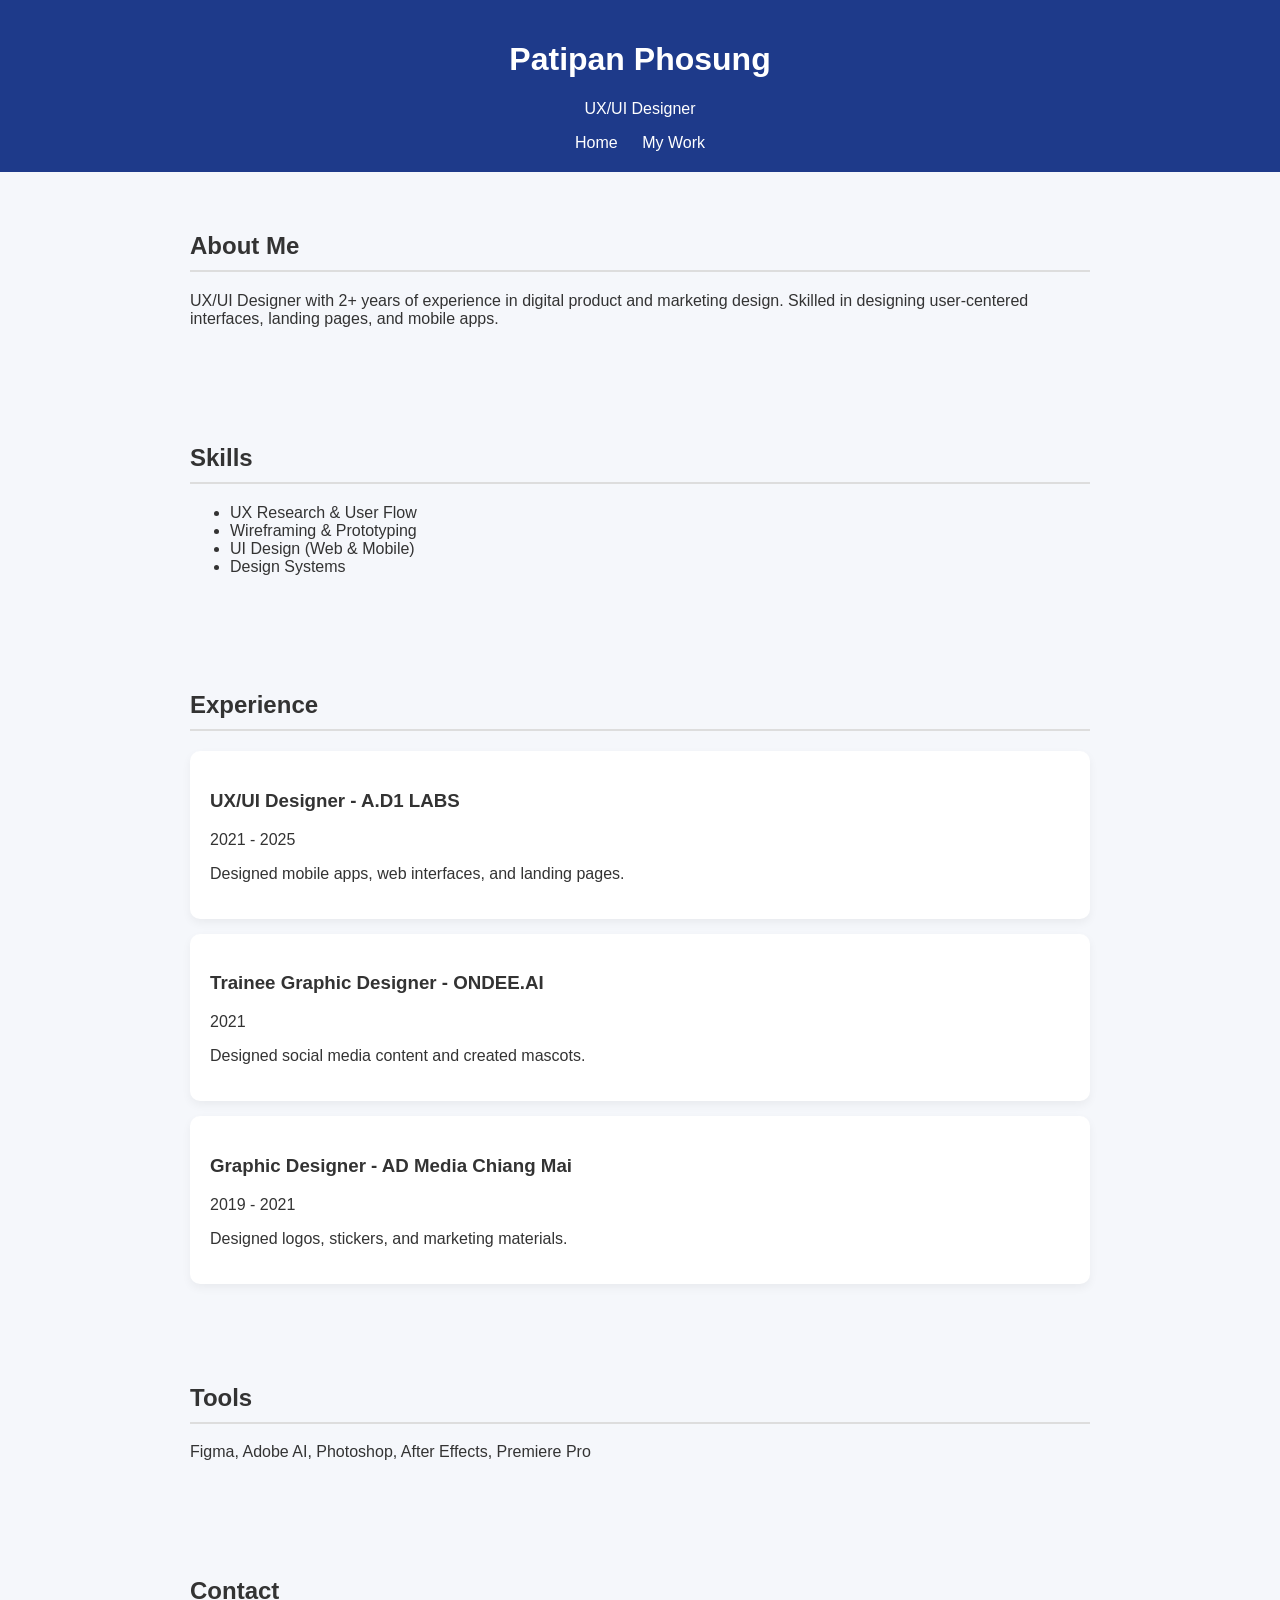
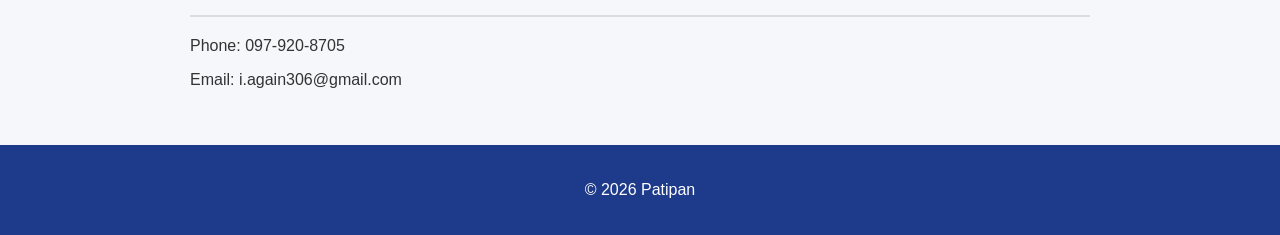
==== index.html @ 79271ef9 "Add files via upload" ====
<!DOCTYPE html>
<html lang="en">
<head>
  <meta charset="UTF-8">
  <title>Patipan CV</title>
  <link rel="stylesheet" href="style.css">
</head>
<body>

<header>
  <h1>Patipan Phosung</h1>
  <p>UX/UI Designer</p>
  <nav>
    <a href="index.html">Home</a>
    <a href="work.html">My Work</a>
  </nav>
</header>

<section class="about">
  <h2>About Me</h2>
  <p>
    UX/UI Designer with 2+ years of experience in digital product and marketing design.
    Skilled in designing user-centered interfaces, landing pages, and mobile apps.
  </p>
</section>

<section>
  <h2>Skills</h2>
  <ul>
    <li>UX Research & User Flow</li>
    <li>Wireframing & Prototyping</li>
    <li>UI Design (Web & Mobile)</li>
    <li>Design Systems</li>
  </ul>
</section>

<section>
  <h2>Experience</h2>
  <div class="card">
    <h3>UX/UI Designer - A.D1 LABS</h3>
    <span>2021 - 2025</span>
    <p>Designed mobile apps, web interfaces, and landing pages.</p>
  </div>

  <div class="card">
    <h3>Trainee Graphic Designer - ONDEE.AI</h3>
    <span>2021</span>
    <p>Designed social media content and created mascots.</p>
  </div>

  <div class="card">
    <h3>Graphic Designer - AD Media Chiang Mai</h3>
    <span>2019 - 2021</span>
    <p>Designed logos, stickers, and marketing materials.</p>
  </div>
</section>

<section>
  <h2>Tools</h2>
  <p>Figma, Adobe AI, Photoshop, After Effects, Premiere Pro</p>
</section>

<section>
  <h2>Contact</h2>
  <p>Phone: 097-920-8705</p>
  <p>Email: i.again306@gmail.com</p>
</section>

<footer>
  <p>© 2026 Patipan</p>
</footer>

</body>
</html>
---- style.css ----
body {
  font-family: Arial, sans-serif;
  margin: 0;
  background: #f5f7fb;
  color: #333;
}

header {
  background: #1e3a8a;
  color: white;
  padding: 20px;
  text-align: center;
}

nav a {
  margin: 0 10px;
  color: white;
  text-decoration: none;
}

section {
  padding: 40px;
  max-width: 900px;
  margin: auto;
}

h2 {
  border-bottom: 2px solid #ddd;
  padding-bottom: 10px;
}

.card {
  background: white;
  padding: 20px;
  margin-top: 15px;
  border-radius: 10px;
  box-shadow: 0 4px 10px rgba(0,0,0,0.05);
}

.portfolio {
  display: grid;
  grid-template-columns: repeat(auto-fit, minmax(250px, 1fr));
  gap: 20px;
}

.project {
  background: white;
  padding: 15px;
  border-radius: 10px;
  text-align: center;
}

.project img {
  width: 100%;
  border-radius: 10px;
}

footer {
  text-align: center;
  padding: 20px;
  background: #1e3a8a;
  color: white;
}
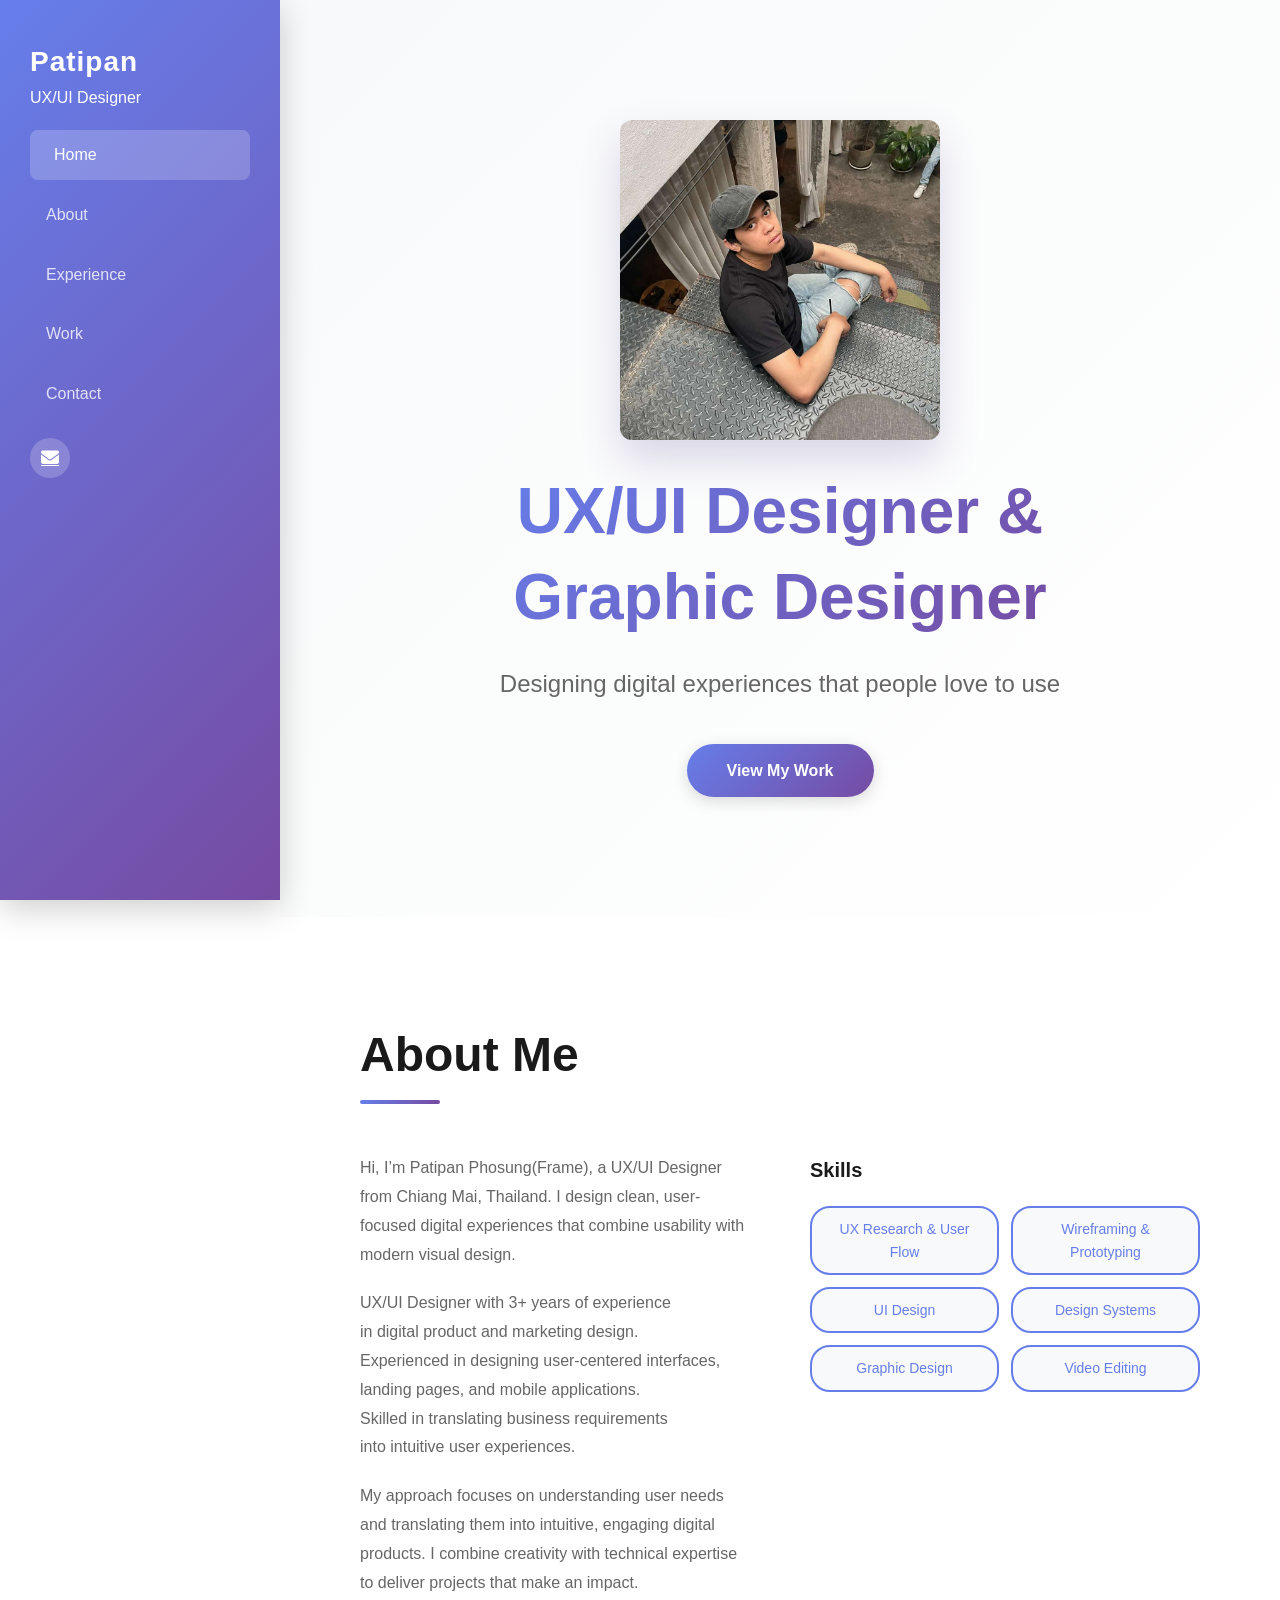
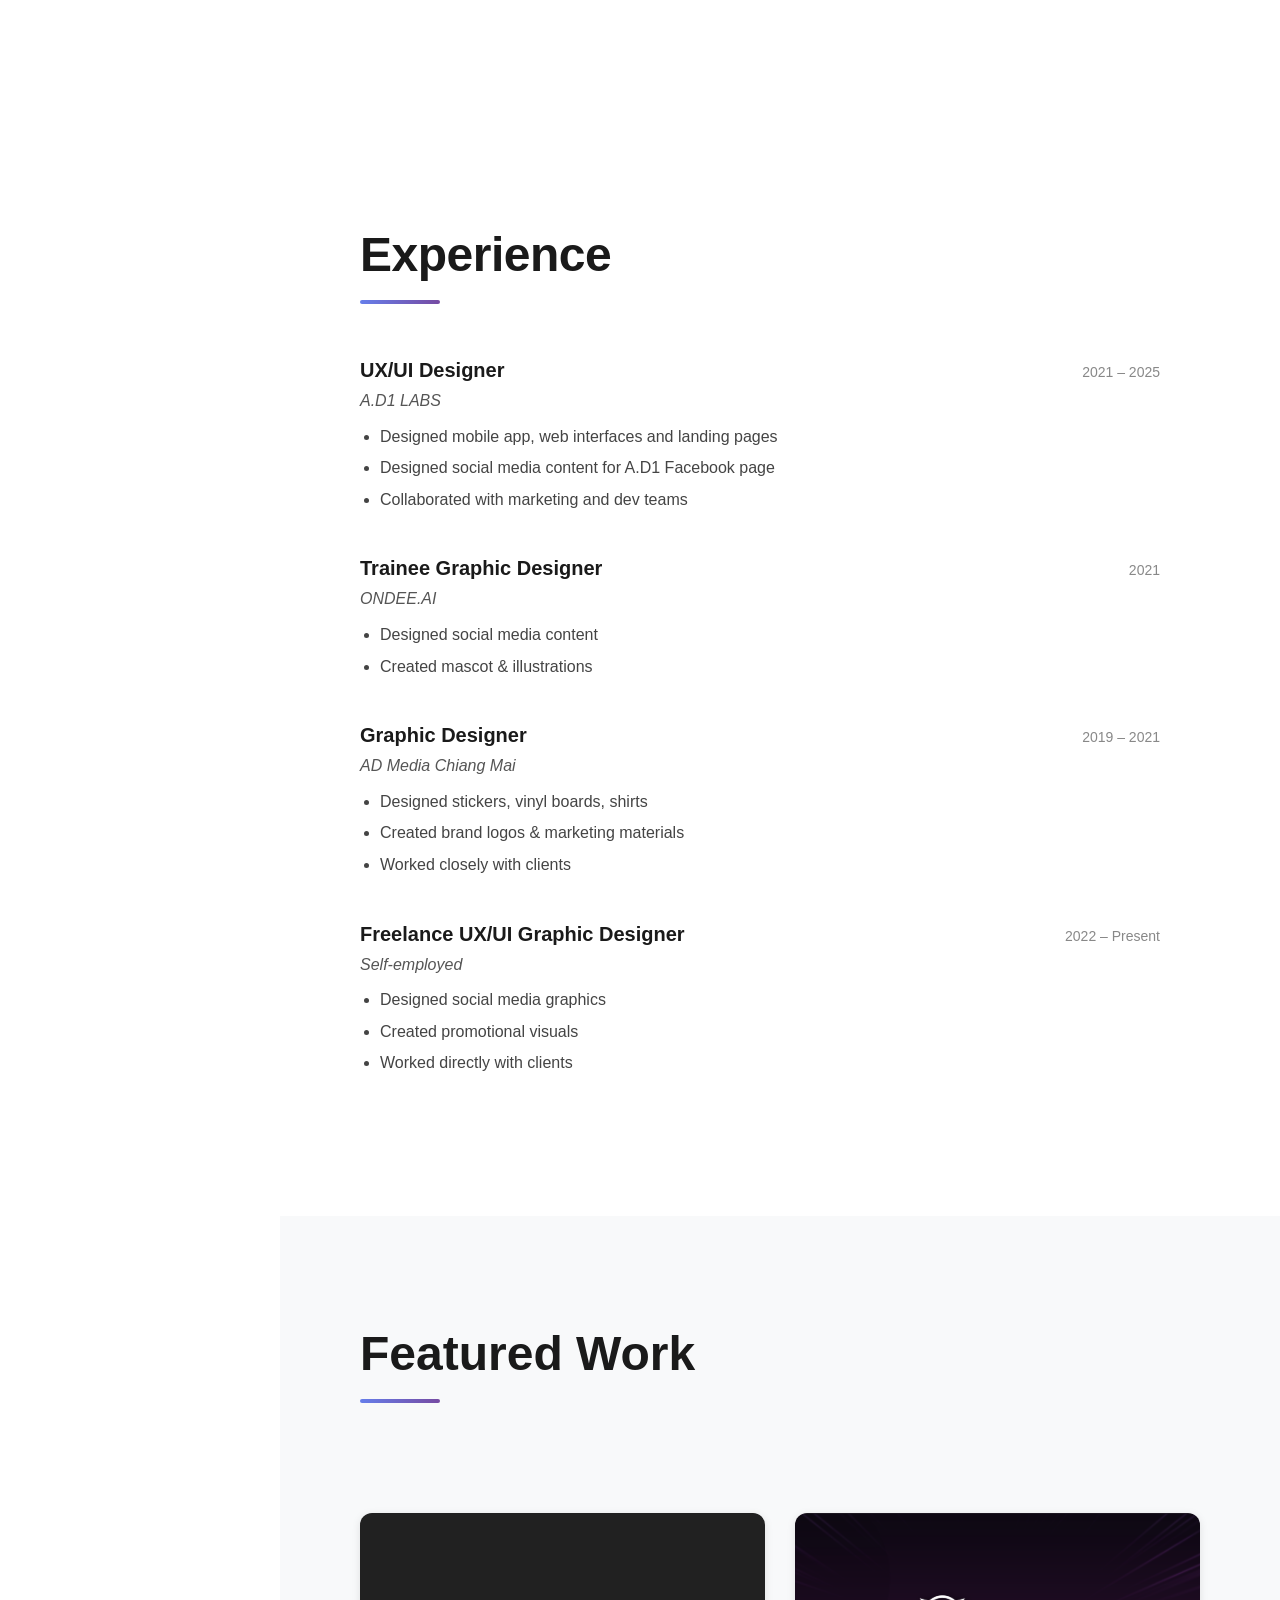
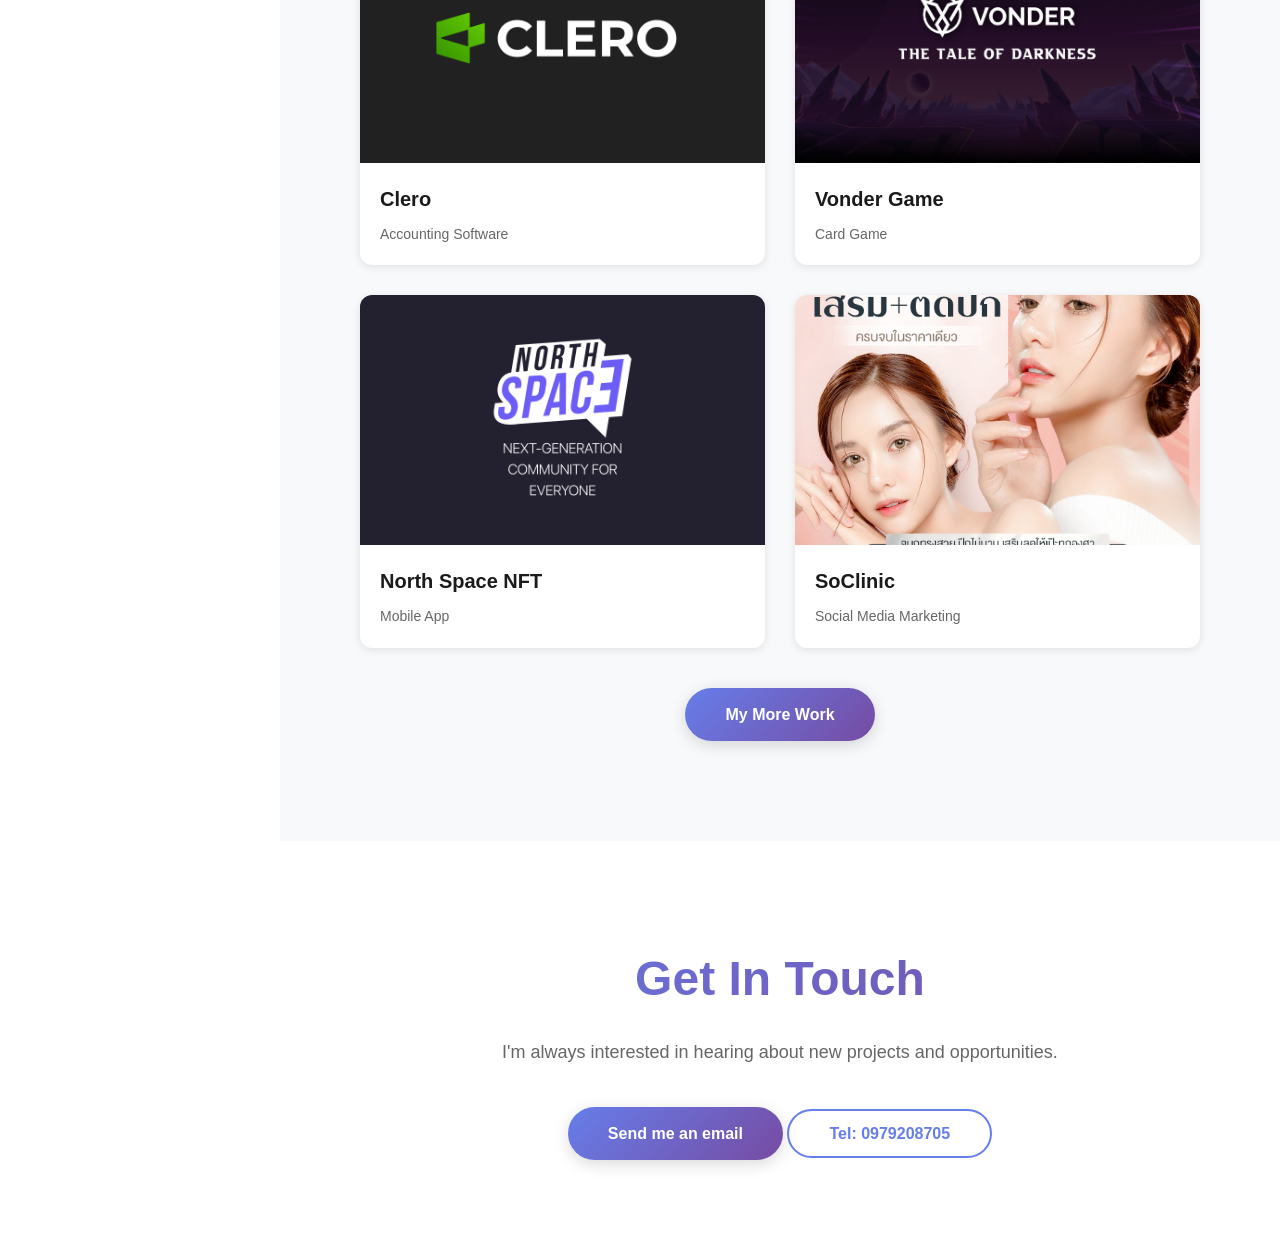
==== commit 9e4e745a: "Add files via upload" ====
--- a/index.html
+++ b/index.html
@@ -2,73 +2,242 @@
 <html lang="en">
 <head>
   <meta charset="UTF-8">
-  <title>Patipan CV</title>
+  <meta name="viewport" content="width=device-width, initial-scale=1.0">
+  <meta name="description" content="UX/UI Designer Portfolio by Patipan Phosung">
+  <title>Portfolio - Modern Creative</title>
   <link rel="stylesheet" href="style.css">
+  <link rel="stylesheet" href="https://cdnjs.cloudflare.com/ajax/libs/font-awesome/6.4.0/css/all.min.css">
+  <link rel="preconnect" href="https://fonts.googleapis.com">
 </head>
 <body>
-
-<header>
-  <h1>Patipan Phosung</h1>
-  <p>UX/UI Designer</p>
-  <nav>
-    <a href="index.html">Home</a>
-    <a href="work.html">My Work</a>
-  </nav>
-</header>
-
-<section class="about">
-  <h2>About Me</h2>
-  <p>
-    UX/UI Designer with 2+ years of experience in digital product and marketing design.
-    Skilled in designing user-centered interfaces, landing pages, and mobile apps.
-  </p>
-</section>
-
-<section>
-  <h2>Skills</h2>
-  <ul>
-    <li>UX Research & User Flow</li>
-    <li>Wireframing & Prototyping</li>
-    <li>UI Design (Web & Mobile)</li>
-    <li>Design Systems</li>
-  </ul>
-</section>
-
-<section>
-  <h2>Experience</h2>
-  <div class="card">
-    <h3>UX/UI Designer - A.D1 LABS</h3>
-    <span>2021 - 2025</span>
-    <p>Designed mobile apps, web interfaces, and landing pages.</p>
-  </div>
-
-  <div class="card">
-    <h3>Trainee Graphic Designer - ONDEE.AI</h3>
-    <span>2021</span>
-    <p>Designed social media content and created mascots.</p>
-  </div>
-
-  <div class="card">
-    <h3>Graphic Designer - AD Media Chiang Mai</h3>
-    <span>2019 - 2021</span>
-    <p>Designed logos, stickers, and marketing materials.</p>
+  <!-- Sidebar -->
+  <aside class="sidebar">
+    <div class="sidebar-content">
+      <div class="logo">
+        <h1>Patipan</h1>
+        <p>UX/UI Designer</p>
+      </div>
+      
+      <nav class="nav-menu">
+        <a href="#home" class="nav-link active">Home</a>
+        <a href="#about" class="nav-link">About</a>
+        <a href="#experience" class="nav-link">Experience</a>
+        <a href="#work" class="nav-link">Work</a>
+        <a href="#contact" class="nav-link">Contact</a>
+      </nav>
+      
+      <div class="social-links">
+        <a href="https://mail.google.com/mail/?view=cm&to=i.again306@gmail.com"
+          target="_blank"
+          rel="noopener noreferrer">
+        <i class="fas fa-envelope"></i>
+        </a>
+      </div>
+    </div>
+  </aside>
+
+  <!-- Main Content -->
+  <main class="main-content">
+    <!-- Hero Section -->
+    <section id="home" class="hero">
+      <div class="hero-content">
+        <img src="images/profile.jpg" alt="Profile Picture" class="profile-pic">
+        <h1 class="hero-title">UX/UI Designer &<br>Graphic Designer</h1>
+        <p class="hero-subtitle">Designing digital experiences that people love to use</p>
+        <a href="#work" class="cta-button">View My Work</a>
+      </div>
+    </section>
+
+    <!-- About Section -->
+    <section id="about" class="about">
+      <div class="container">
+        <h2>About Me</h2>
+        <div class="about-content">
+          <div class="about-text">
+            <p>
+              Hi, I’m Patipan Phosung(Frame), a UX/UI Designer from Chiang Mai, Thailand.
+              I design clean, user-focused digital experiences that combine usability with modern visual design.
+            </p>
+              <p>
+              UX/UI Designer with 3+ years of experience
+              <br>in digital product and marketing design.
+              <br>Experienced in designing user-centered interfaces,
+              <br>landing pages, and mobile applications.
+              <br>Skilled in translating business requirements
+              <br>into intuitive user experiences.
+            </p>
+            <p>
+              My approach focuses on understanding user needs and translating them into intuitive, engaging digital 
+              products. I combine creativity with technical expertise to deliver projects that make an impact.
+            </p>
+          </div>
+          <div class="skills">
+            <h3>Skills</h3>
+            <div class="skills-grid">
+              <span class="skill-tag">UX Research & User Flow</span>
+              <span class="skill-tag">Wireframing & Prototyping</span>
+              <span class="skill-tag">UI Design</span>
+              <span class="skill-tag">Design Systems</span>
+              <span class="skill-tag">Graphic Design</span>
+              <span class="skill-tag">Video Editing</span>
+            </div>
+          </div>
+        </div>
+      </div>
+    </section>
+
+    <!-- Experience Section -->
+    <section id="experience" class="experience">
+      <div class="container">
+        <h2>Experience</h2>
+            <div class="exp-list">
+
+      <div class="exp-item">
+        <div class="exp-header">
+          <div>
+            <h3>UX/UI Designer</h3>
+            <p class="company">A.D1 LABS</p>
+          </div>
+          <span class="year">2021 – 2025</span>
+        </div>
+        <ul>
+          <li>Designed mobile app, web interfaces and landing pages</li>
+          <li>Designed social media content for A.D1 Facebook page</li>
+          <li>Collaborated with marketing and dev teams</li>
+        </ul>
+      </div>
+
+      <div class="exp-item">
+        <div class="exp-header">
+          <div>
+            <h3>Trainee Graphic Designer</h3>
+            <p class="company">ONDEE.AI</p>
+          </div>
+          <span class="year">2021</span>
+        </div>
+        <ul>
+          <li>Designed social media content</li>
+          <li>Created mascot & illustrations</li>
+        </ul>
+      </div>
+
+      <div class="exp-item">
+        <div class="exp-header">
+          <div>
+            <h3>Graphic Designer</h3>
+            <p class="company">AD Media Chiang Mai</p>
+          </div>
+          <span class="year">2019 – 2021</span>
+        </div>
+        <ul>
+          <li>Designed stickers, vinyl boards, shirts</li>
+          <li>Created brand logos & marketing materials</li>
+          <li>Worked closely with clients</li>
+        </ul>
+      </div>
+
+      <div class="exp-item">
+        <div class="exp-header">
+          <div>
+            <h3>Freelance UX/UI Graphic Designer</h3>
+            <p class="company">Self-employed</p>
+          </div>
+          <span class="year">2022 – Present</span>
+        </div>
+        <ul>
+          <li>Designed social media graphics</li>
+          <li>Created promotional visuals</li>
+          <li>Worked directly with clients</li>
+        </ul>
+      </div>
+    </div>
   </div>
 </section>
 
-<section>
-  <h2>Tools</h2>
-  <p>Figma, Adobe AI, Photoshop, After Effects, Premiere Pro</p>
-</section>
-
-<section>
-  <h2>Contact</h2>
-  <p>Phone: 097-920-8705</p>
-  <p>Email: i.again306@gmail.com</p>
-</section>
-
-<footer>
-  <p>© 2026 Patipan</p>
-</footer>
-
+    <!-- Work Section -->
+    <section id="work" class="work">
+      <div class="container">
+        <h2>Featured Work</h2>
+        <div class="work-grid">
+          <!-- Work Item 1 -->
+          <div class="work-item">
+            <div class="work-image">
+              <img src="images/Clero/Cover.png" alt="Clero Project">
+              <div class="work-overlay">
+                <a href="Clero.html" class="view-link">View Project</a>
+              </div>
+            </div>
+            <div class="work-info">
+              <h3>Clero</h3>
+              <p>Accounting Software</p>
+            </div>
+          </div>
+
+          <!-- Work Item 2 -->
+          <div class="work-item">
+            <div class="work-image">
+              <img src="images/Vonder-Game/Cover.png" alt="Vonder Game Project">
+              <div class="work-overlay">
+                <a href="Vonder.html" class="view-link">View Project</a>
+              </div>
+            </div>
+            <div class="work-info">
+              <h3>Vonder Game</h3>
+              <p>Card Game</p>
+            </div>
+          </div>
+
+          <!-- Work Item 3 -->
+          <div class="work-item">
+            <div class="work-image">
+              <img src="images/NorthSpaceNFT/Cover.png" alt="North Space NFT Project">
+              <div class="work-overlay">
+                <a href="NorthSpaceNFT.html" class="view-link">View Project</a>
+              </div>
+            </div>
+            <div class="work-info">
+              <h3>North Space NFT</h3>
+              <p>Mobile App</p>
+            </div>
+          </div>
+
+          <!-- Work Item 4 -->
+          <div class="work-item">
+            <div class="work-image">
+              <img src="images/SoClinic/LINE_NOTE_251011_18.jpg" alt="SoClinic Project">
+              <div class="work-overlay">
+                <a href="SoClinic.html" class="view-link">View Project</a>
+              </div>
+            </div>
+            <div class="work-info">
+              <h3>SoClinic</h3>
+              <p>Social Media Marketing</p>
+            </div>
+          </div>
+        </div>
+        <div class="more-work">
+          <a href="https://drive.google.com/drive/folders/1PaDZRQ1ZjscC3CEWuXMeNJkdD3eWn20S?usp=drive_link"
+              target="_blank" rel="noopener noreferrer"
+              class="cta-button">
+              My More Work
+          </a>
+        </div>
+      </div>
+    </section>
+
+    <!-- Contact Section -->
+    <section id="contact" class="contact">
+      <div class="container">
+        <h2>Get In Touch</h2>
+        <p class="contact-subtitle">I'm always interested in hearing about new projects and opportunities.</p>
+        <a href="https://mail.google.com/mail/?view=cm&to=i.again306@gmail.com"
+          target="_blank"
+          rel="noopener noreferrer"
+          class="cta-button">Send me an email</a>
+        <a class="sec-button outline">Tel: 0979208705</a>
+      </div>
+    </section>
+
+  <script src="script.js"></script>
 </body>
 </html>
--- a/style.css
+++ b/style.css
@@ -1,63 +1,884 @@
+/* ==================== Variables ==================== */
+:root {
+  --primary-color: #667eea;
+  --secondary-color: #764ba2;
+  --text-dark: #1a1a1a;
+  --text-light: #666;
+  --bg-light: #f8f9fa;
+  --bg-white: #ffffff;
+  --border-color: #e0e0e0;
+  --transition: all 0.3s ease;
+  --shadow-sm: 0 2px 8px rgba(0, 0, 0, 0.1);
+  --shadow-md: 0 4px 16px rgba(0, 0, 0, 0.15);
+  --shadow-lg: 0 8px 32px rgba(0, 0, 0, 0.2);
+}
+
+/* ==================== Reset & Base Styles ==================== */
+* {
+  margin: 0;
+  padding: 0;
+  box-sizing: border-box;
+}
+
+html {
+  scroll-behavior: smooth;
+}
+
 body {
-  font-family: Arial, sans-serif;
-  margin: 0;
-  background: #f5f7fb;
-  color: #333;
-}
-
-header {
-  background: #1e3a8a;
+  font-family: 'Segoe UI', Tahoma, Geneva, Verdana, sans-serif;
+  color: var(--text-dark);
+  background: var(--bg-white);
+  line-height: 1.6;
+  overflow-x: hidden;
+}
+
+/* ==================== Sidebar ==================== */
+.sidebar {
+  position: fixed;
+  left: 0;
+  top: 0;
+  width: 280px;
+  height: 100vh;
+  background: linear-gradient(135deg, var(--primary-color) 0%, var(--secondary-color) 100%);
   color: white;
-  padding: 20px;
+  padding: 40px 30px;
+  display: flex;
+  flex-direction: column;
+  justify-content: space-between;
+  box-shadow: var(--shadow-lg);
+  z-index: 1000;
+  overflow-y: auto;
+}
+
+.sidebar-content {
+  display: flex;
+  flex-direction: column;
+  gap: 20px;
+}
+
+.logo h1 {
+  font-size: 28px;
+  font-weight: 700;
+  letter-spacing: 1px;
+}
+
+.nav-menu {
+  display: flex;
+  flex-direction: column;
+  gap: 10px;
+}
+
+.nav-link {
+  color: rgba(255, 255, 255, 0.8);
+  text-decoration: none;
+  font-size: 16px;
+  font-weight: 500;
+  padding: 12px 16px;
+  border-radius: 8px;
+  transition: var(--transition);
+  position: relative;
+}
+
+.nav-link:hover,
+.nav-link.active {
+  color: white;
+  background: rgba(255, 255, 255, 0.2);
+  padding-left: 24px;
+}
+
+.social-links {
+  display: flex;
+  gap: 16px;
+}
+
+.social-links a {
+  width: 40px;
+  height: 40px;
+  border-radius: 50%;
+  background: rgba(255, 255, 255, 0.2);
+  color: white;
+  display: flex;
+  align-items: center;
+  justify-content: center;
+  font-size: 18px;
+  transition: var(--transition);
+  border: 2px solid transparent;
+}
+
+.social-links a:hover {
+  background: white;
+  color: var(--secondary-color);
+  transform: translateY(-3px);
+}
+
+/* ==================== Main Content ==================== */
+.main-content {
+  margin-left: 280px;
+  min-height: 100vh;
+}
+
+.container {
+  max-width: 1000px;
+  margin: 0 auto;
+  padding: 0 40px;
+}
+
+/* ==================== Hero Section ==================== */
+.hero {
+  padding: 120px 40px;
+  background: linear-gradient(135deg, var(--bg-light) 0%, white 100%);
+  min-height: 100vh;
+  display: flex;
+  align-items: center;
+  justify-content: center;
   text-align: center;
 }
 
-nav a {
-  margin: 0 10px;
+.hero-content {
+  text-align: center;
+}
+
+.hero-title {
+  font-size: 64px;
+  font-weight: 700;
+  margin-bottom: 20px;
+  padding-bottom: 5px;
+  line-height: 1.35;
+  background: linear-gradient(135deg, var(--primary-color), var(--secondary-color));
+  -webkit-background-clip: text;
+  -webkit-text-fill-color: transparent;
+  -webkit-font-smoothing: antialiased;
+  text-rendering: optimizeLegibility;
+  background-clip: text;
+}
+
+.hero-subtitle {
+  font-size: 24px;
+  color: var(--text-light);
+  margin-bottom: 40px;
+  font-weight: 300;
+}
+
+.profile-pic {
+  width: 100%;
+  max-width: 320px;
+  border-radius: 12px;
+  box-shadow: 0 20px 40px rgba(80, 63, 143, 0.2);
+  object-fit: cover;
+  margin-bottom: 20px;
+}
+
+/* ==================== Buttons ==================== */
+.cta-button {
+  display: inline-block;
+  padding: 14px 40px;
+  background: linear-gradient(135deg, var(--primary-color), var(--secondary-color));
   color: white;
   text-decoration: none;
-}
-
-section {
-  padding: 40px;
-  max-width: 900px;
-  margin: auto;
-}
-
-h2 {
-  border-bottom: 2px solid #ddd;
-  padding-bottom: 10px;
-}
-
-.card {
+  border-radius: 50px;
+  font-weight: 600;
+  transition: var(--transition);
+  box-shadow: var(--shadow-md);
+  border: none;
+  cursor: pointer;
+  font-size: 16px;
+}
+
+.cta-button:hover {
+  transform: translateY(-2px);
+  box-shadow: var(--shadow-lg);
+}
+
+/* ==================== Secondary Buttons ==================== */
+
+.sec-button.outline {
+  background: transparent;
+  padding: 14px 40px;
+  color: var(--primary-color);
+  border: 2px solid var(--primary-color);
+  border-radius: 50px;
+  font-weight: 600;
+  box-shadow: none;
+}
+
+/* hover */
+.sec-button.outline:hover {
+  background: var(--primary-color);
+  color: #fff;
+  transform: translateY(-2px);
+  box-shadow: var(--shadow-md);
+}
+/* ==================== About Section ==================== */
+.about {
+  padding: 100px 40px;
   background: white;
+}
+
+.about h2 {
+  font-size: 48px;
+  margin-bottom: 60px;
+  position: relative;
+  display: inline-block;
+}
+
+.about h2::after {
+  content: '';
+  position: absolute;
+  bottom: -10px;
+  left: 0;
+  width: 80px;
+  height: 4px;
+  background: linear-gradient(90deg, var(--primary-color), var(--secondary-color));
+  border-radius: 2px;
+}
+
+.about-content {
+  display: grid;
+  grid-template-columns: 1fr 1fr;
+  gap: 60px;
+  align-items: start;
+}
+
+.about-text p {
+  font-size: 16px;
+  color: var(--text-light);
+  margin-bottom: 20px;
+  line-height: 1.8;
+}
+
+.skills h3 {
+  font-size: 20px;
+  margin-bottom: 20px;
+  color: var(--text-dark);
+}
+
+.skills-grid {
+  display: grid;
+  grid-template-columns: 1fr 1fr;
+  gap: 12px;
+  text-align: center;
+}
+
+.skill-tag {
+  background: var(--bg-light);
+  padding: 10px 16px;
+  border-radius: 20px;
+  font-size: 14px;
+  font-weight: 500;
+  color: var(--primary-color);
+  border: 2px solid var(--primary-color);
+  transition: var(--transition);
+  display: flex;
+  align-items: center;
+  justify-content: center;
+}
+
+.skill-tag:hover {
+  background: var(--primary-color);
+  color: white;
+}
+
+/* ===== Experience Section ===== */
+
+.experience {
+  padding: 100px 40px;
+  background: #fff;
+}
+
+/* Title (เหมือน About Me) */
+.experience h2 {
+  font-size: 48px;
+  margin-bottom: 60px;
+  position: relative;
+  display: inline-block;
+  letter-spacing: -0.5px;
+}
+
+.experience h2::after {
+  content: '';
+  position: absolute;
+  bottom: -10px;
+  left: 0;
+  width: 80px;
+  height: 4px;
+  border-radius: 2px;
+  background: linear-gradient(
+    90deg,
+    var(--primary-color),
+    var(--secondary-color)
+  );
+}
+
+/* Layout */
+.exp-list {
+  max-width: 800px;
+}
+
+/* Item */
+.exp-item {
+  margin-bottom: 40px;
+}
+
+/* 🔥 FIX: ใช้ GRID แทน flex */
+.exp-header {
+  display: grid;
+  grid-template-columns: 1fr auto;
+  align-items: baseline;
+  gap: 10px;
+  margin-bottom: 10px;
+}
+
+.exp-header h3 {
+  font-size: 20px;
+  margin: 0;
+}
+
+/* Company */
+.company {
+  font-style: italic;
+  color: #555;
+  margin-top: 2px;
+}
+
+/* Year */
+.year {
+  font-size: 14px;
+  color: #888;
+  white-space: nowrap;
+}
+
+/* List */
+.exp-item ul {
+  padding-left: 20px;
+  margin: 0;
+}
+
+.exp-item li {
+  margin-bottom: 6px;
+  color: #444;
+  line-height: 1.6;
+}
+
+/* ===== Responsive ===== */
+@media (max-width: 600px) {
+  .experience {
+    padding: 80px 20px;
+  }
+
+  .experience h2 {
+    font-size: 36px;
+  }
+
+  .exp-header {
+    grid-template-columns: 1fr;
+  }
+
+  .year {
+    margin-top: 4px;
+  }
+}
+/* ==================== Work Section ==================== */
+.work {
+  padding: 100px 40px;
+  background: var(--bg-light);
+}
+
+.work h2 {
+  font-size: 48px;
+  margin-bottom: 60px;
+  position: relative;
+  display: inline-block;
+}
+
+.work h2::after {
+  content: '';
+  position: absolute;
+  bottom: -10px;
+  left: 0;
+  width: 80px;
+  height: 4px;
+  background: linear-gradient(90deg, var(--primary-color), var(--secondary-color));
+  border-radius: 2px;
+}
+
+.work-grid {
+  display: grid;
+  grid-template-columns: repeat(auto-fit, minmax(300px, 1fr));
+  gap: 30px;
+  margin-top: 60px;
+}
+
+.work-item {
+  background: white;
+  border-radius: 12px;
+  overflow: hidden;
+  box-shadow: var(--shadow-sm);
+  transition: var(--transition);
+  cursor: pointer;
+}
+
+.work-item:hover {
+  transform: translateY(-8px);
+  box-shadow: var(--shadow-lg);
+}
+
+.work-image {
+  width: 100%;
+  height: 250px;
+  position: relative;
+  overflow: hidden;
+  display: flex;
+  align-items: center;
+  justify-content: center;
+}
+
+.work-image img {
+  width: 100%;
+  height: 100%;
+  object-fit: cover;
+  display: block;
+}
+
+.work-overlay {
+  position: absolute;
+  top: 0;
+  left: 0;
+  right: 0;
+  bottom: 0;
+  background: rgba(0, 0, 0, 0.5);
+  display: flex;
+  align-items: center;
+  justify-content: center;
+  opacity: 0;
+  transition: var(--transition);
+}
+
+.work-item:hover .work-overlay {
+  opacity: 1;
+}
+
+.view-link {
+  color: white;
+  text-decoration: none;
+  padding: 12px 30px;
+  border: 2px solid white;
+  border-radius: 25px;
+  font-weight: 600;
+  transition: var(--transition);
+}
+
+.view-link:hover {
+  background: white;
+  color: var(--secondary-color);
+}
+
+.work-info {
   padding: 20px;
-  margin-top: 15px;
-  border-radius: 10px;
-  box-shadow: 0 4px 10px rgba(0,0,0,0.05);
-}
-
-.portfolio {
+}
+
+.work-info h3 {
+  font-size: 20px;
+  margin-bottom: 8px;
+  color: var(--text-dark);
+}
+
+.work-info p {
+  color: var(--text-light);
+  font-size: 14px;
+}
+
+.work .more-work {
+  text-align: center;
+  margin-top: 40px;
+}
+
+/* ==================== Contact Section ==================== */
+.contact {
+  padding: 100px 40px;
+  background: white;
+  text-align: center;
+}
+
+.contact h2 {
+  font-size: 48px;
+  margin-bottom: 20px;
+  background: linear-gradient(135deg, var(--primary-color), var(--secondary-color));
+  -webkit-background-clip: text;
+  -webkit-text-fill-color: transparent;
+  background-clip: text;
+}
+
+.contact-subtitle {
+  font-size: 18px;
+  color: var(--text-light);
+  margin-bottom: 40px;
+  max-width: 600px;
+  margin-left: auto;
+  margin-right: auto;
+}
+
+/* ==================== Footer ==================== */
+.footer {
+  background: var(--text-dark);
+  color: white;
+  text-align: center;
+  padding: 30px 40px;
+  margin-left: 280px;
+  font-size: 14px;
+}
+
+/* ==================== Project Details Page ==================== */
+.project-hero {
+  padding: 80px 40px;
+  color: white;
+  text-align: center;
+}
+
+.project-hero-content h1 {
+  font-size: 52px;
+  font-weight: 700;
+  margin-bottom: 10px;
+}
+
+.project-hero-content p {
+  font-size: 20px;
+  opacity: 0.9;
+}
+
+.project-details {
+  padding: 80px 40px;
+  background: white;
+}
+
+.project-grid {
   display: grid;
-  grid-template-columns: repeat(auto-fit, minmax(250px, 1fr));
+  grid-template-columns: 2fr 1fr;
+  gap: 60px;
+}
+
+.project-main h2 {
+  font-size: 32px;
+  margin-bottom: 20px;
+  color: var(--text-dark);
+}
+
+.project-main p {
+  font-size: 16px;
+  color: var(--text-light);
+  line-height: 1.8;
+  margin-bottom: 30px;
+}
+
+.project-main h3 {
+  font-size: 20px;
+  margin-top: 30px;
+  margin-bottom: 15px;
+  color: var(--text-dark);
+}
+
+.features-list {
+  list-style: none;
+  margin-bottom: 30px;
+}
+
+.features-list li {
+  padding: 10px 0;
+  padding-left: 30px;
+  position: relative;
+  color: var(--text-light);
+}
+
+.features-list li::before {
+  content: '✓';
+  position: absolute;
+  left: 0;
+  color: var(--primary-color);
+  font-weight: bold;
+  font-size: 18px;
+}
+
+.tech-stack {
+  display: flex;
+  flex-wrap: wrap;
+  gap: 10px;
+  margin-bottom: 30px;
+}
+
+.tech-badge {
+  background: var(--bg-light);
+  padding: 8px 16px;
+  border-radius: 20px;
+  font-size: 14px;
+  color: var(--primary-color);
+  border: 1px solid var(--primary-color);
+}
+
+.gallery {
+  display: grid;
+  grid-template-columns: repeat(auto-fit, minmax(200px, 1fr));
   gap: 20px;
-}
-
-.project {
+  margin-top: 30px;
+}
+
+.gallery-item {
+  height: 200px;
+  border-radius: 8px;
+  box-shadow: var(--shadow-sm);
+  overflow: hidden;
+}
+
+.gallery-item img {
+  width: 100%;
+  height: 100%;
+  object-fit: cover;
+  display: block;
+}
+
+.modal {
+  display: none;
+  position: fixed;
+  top: 0;
+  left: 0;
+  width: 100%;
+  height: 100%;
+  background: rgba(148, 148, 148, 0.9);
+  justify-content: center;
+  align-items: center;
+  z-index: 999;
+}
+
+.modal img {
+  max-width: 75%;
+  max-height: 75%;
+  border-radius: 12px;
+}
+
+.project-info {
+  background: var(--bg-light);
+  padding: 30px;
+  border-radius: 12px;
+  height: fit-content;
+  position: sticky;
+  top: 20px;
+}
+
+.project-info h3 {
+  font-size: 20px;
+  margin-bottom: 25px;
+  color: var(--text-dark);
+}
+
+.info-item {
+  margin-bottom: 20px;
+  padding-bottom: 20px;
+  border-bottom: 1px solid var(--border-color);
+}
+
+.info-item label {
+  font-size: 12px;
+  font-weight: 600;
+  color: var(--primary-color);
+  text-transform: uppercase;
+  display: block;
+  margin-bottom: 5px;
+}
+
+.info-item p {
+  font-size: 16px;
+  color: var(--text-dark);
+}
+
+.project-links {
+  display: flex;
+  flex-direction: column;
+  gap: 12px;
+  margin-top: 30px;
+}
+
+.secondary-button {
+  display: inline-block;
+  padding: 12px 24px;
   background: white;
-  padding: 15px;
-  border-radius: 10px;
+  color: var(--primary-color);
+  text-decoration: none;
+  border: 2px solid var(--primary-color);
+  border-radius: 50px;
+  font-weight: 600;
+  transition: var(--transition);
   text-align: center;
 }
 
-.project img {
-  width: 100%;
-  border-radius: 10px;
-}
-
-footer {
-  text-align: center;
-  padding: 20px;
-  background: #1e3a8a;
+.secondary-button:hover {
+  background: var(--primary-color);
   color: white;
-}+}
+
+.related-projects {
+  padding: 80px 40px;
+  background: var(--bg-light);
+}
+
+.related-projects h2 {
+  font-size: 36px;
+  margin-bottom: 50px;
+  color: var(--text-dark);
+}
+
+/* ==================== Responsive Design ==================== */
+@media (max-width: 768px) {
+  .sidebar {
+    width: 100%;
+    height: auto;
+    position: relative;
+    padding: 20px;
+    flex-direction: row;
+    justify-content: space-between;
+    align-items: center;
+    box-shadow: var(--shadow-sm);
+    margin-bottom: 20px;
+  }
+
+  .sidebar-content {
+    display: flex;
+    justify-content: space-between;
+    align-items: center;
+    width: 100%;
+    gap: 20px;
+  }
+
+  .logo h1 {
+    font-size: 24px;
+    margin-bottom: 0;
+  }
+
+  .nav-menu {
+    flex-direction: row;
+    gap: 10px;
+  }
+
+  .nav-link {
+    padding: 8px 12px;
+    font-size: 14px;
+  }
+
+  .main-content {
+    margin-left: 0;
+  }
+
+  .footer {
+    margin-left: 0;
+  }
+
+  .hero {
+    padding: 80px 20px;
+    min-height: auto;
+  }
+
+  .hero-title {
+    font-size: 42px;
+  }
+
+  .hero-subtitle {
+    font-size: 18px;
+  }
+
+  .about {
+    padding: 60px 20px;
+  }
+
+  .about h2,
+  .work h2 {
+    font-size: 36px;
+  }
+
+  .about-content {
+    grid-template-columns: 1fr;
+    gap: 40px;
+  }
+
+  .skills-grid {
+    grid-template-columns: 1fr;
+  }
+
+  .work {
+    padding: 60px 20px;
+  }
+
+  .work-grid {
+    grid-template-columns: 1fr;
+    gap: 20px;
+  }
+
+  .contact {
+    padding: 60px 20px;
+  }
+
+  .container {
+    padding: 0 20px;
+  }
+
+  .social-links {
+    flex-direction: row;
+  }
+
+  .project-grid {
+    grid-template-columns: 1fr;
+    gap: 40px;
+  }
+
+  .project-info {
+    position: static;
+  }
+
+  .project-hero {
+    padding: 60px 20px;
+  }
+
+  .project-hero-content h1 {
+    font-size: 36px;
+  }
+
+  .project-details {
+    padding: 60px 20px;
+  }
+
+  .related-projects {
+    padding: 60px 20px;
+  }
+}
+
+@media (max-width: 480px) {
+  .hero-title {
+    font-size: 32px;
+  }
+
+  .hero-subtitle {
+    font-size: 16px;
+  }
+
+  .about h2,
+  .work h2,
+  .contact h2 {
+    font-size: 28px;
+  }
+
+  .work-info h3 {
+    font-size: 18px;
+  }
+
+  .nav-menu {
+    display: none;
+  }
+
+  .project-hero-content h1 {
+    font-size: 28px;
+  }
+
+  .project-hero-content p {
+    font-size: 16px;
+  }
+
+  .project-main h2 {
+    font-size: 24px;
+  }
+}
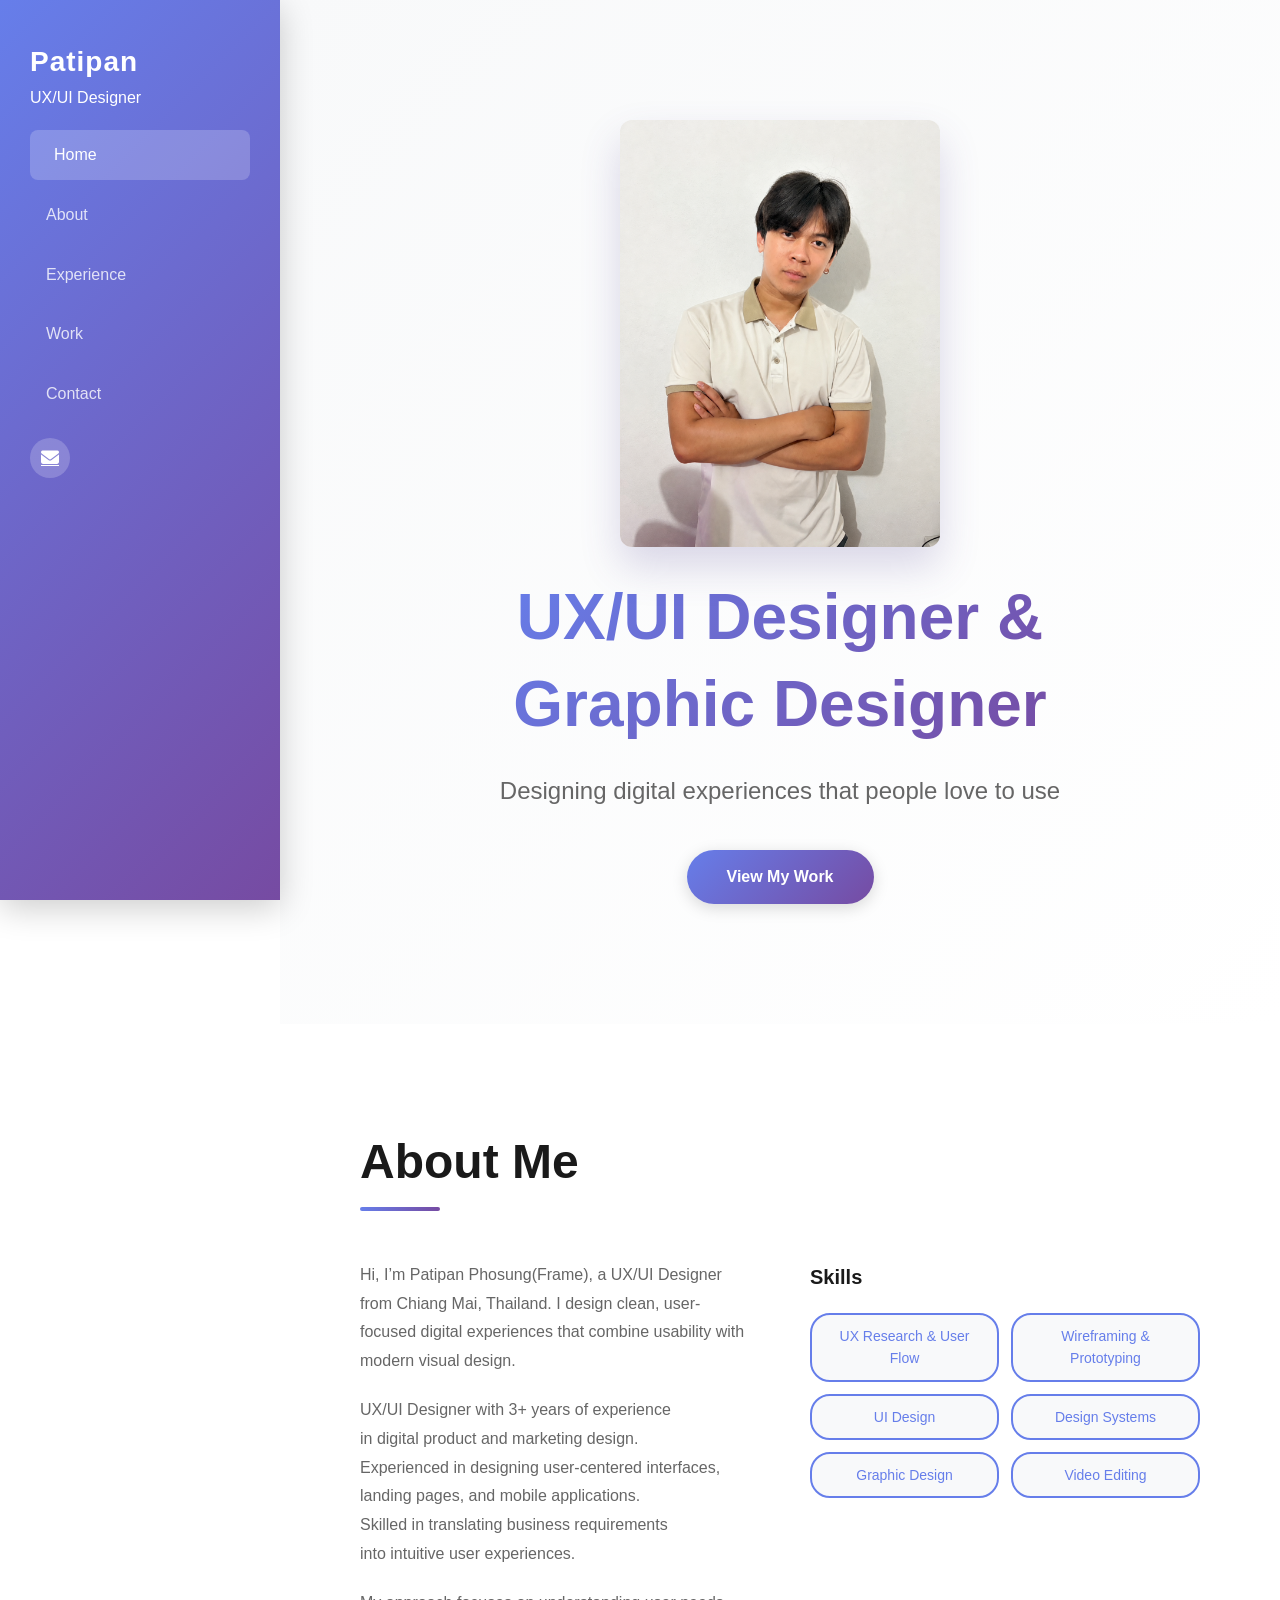
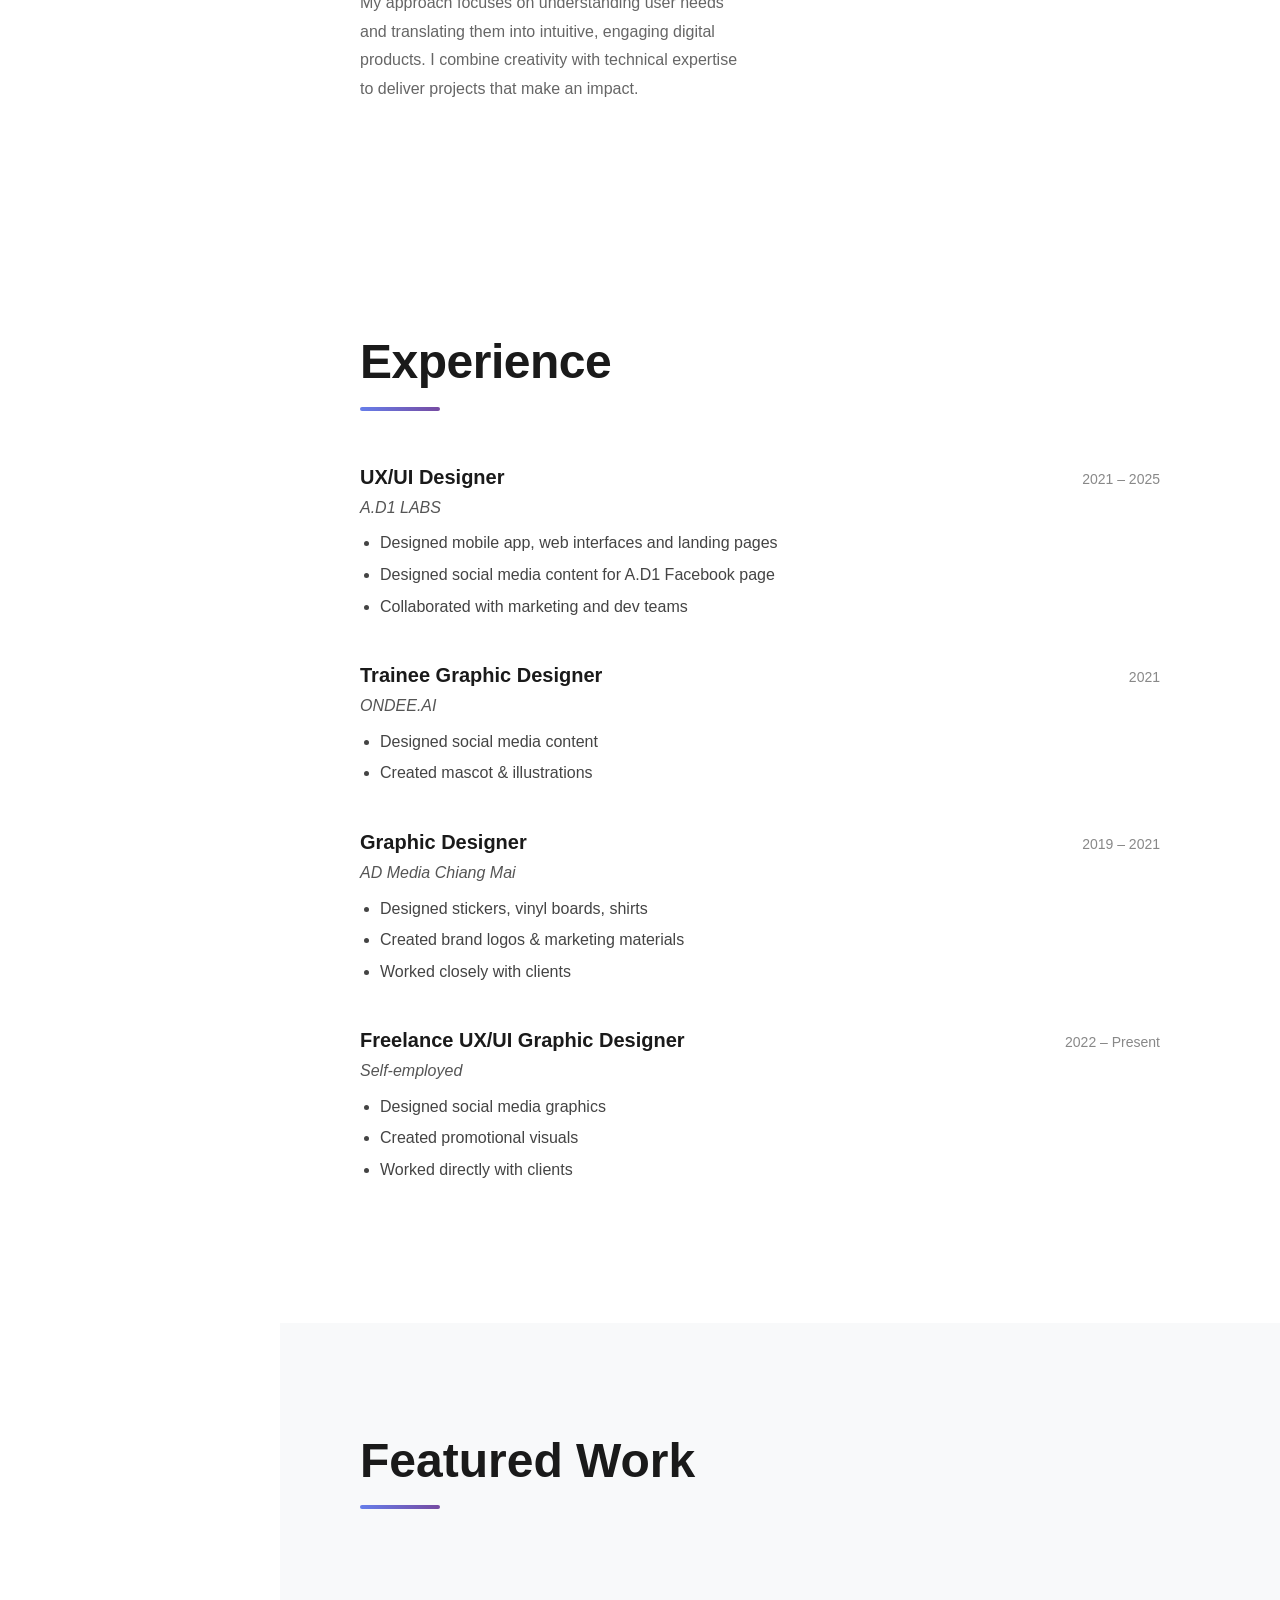
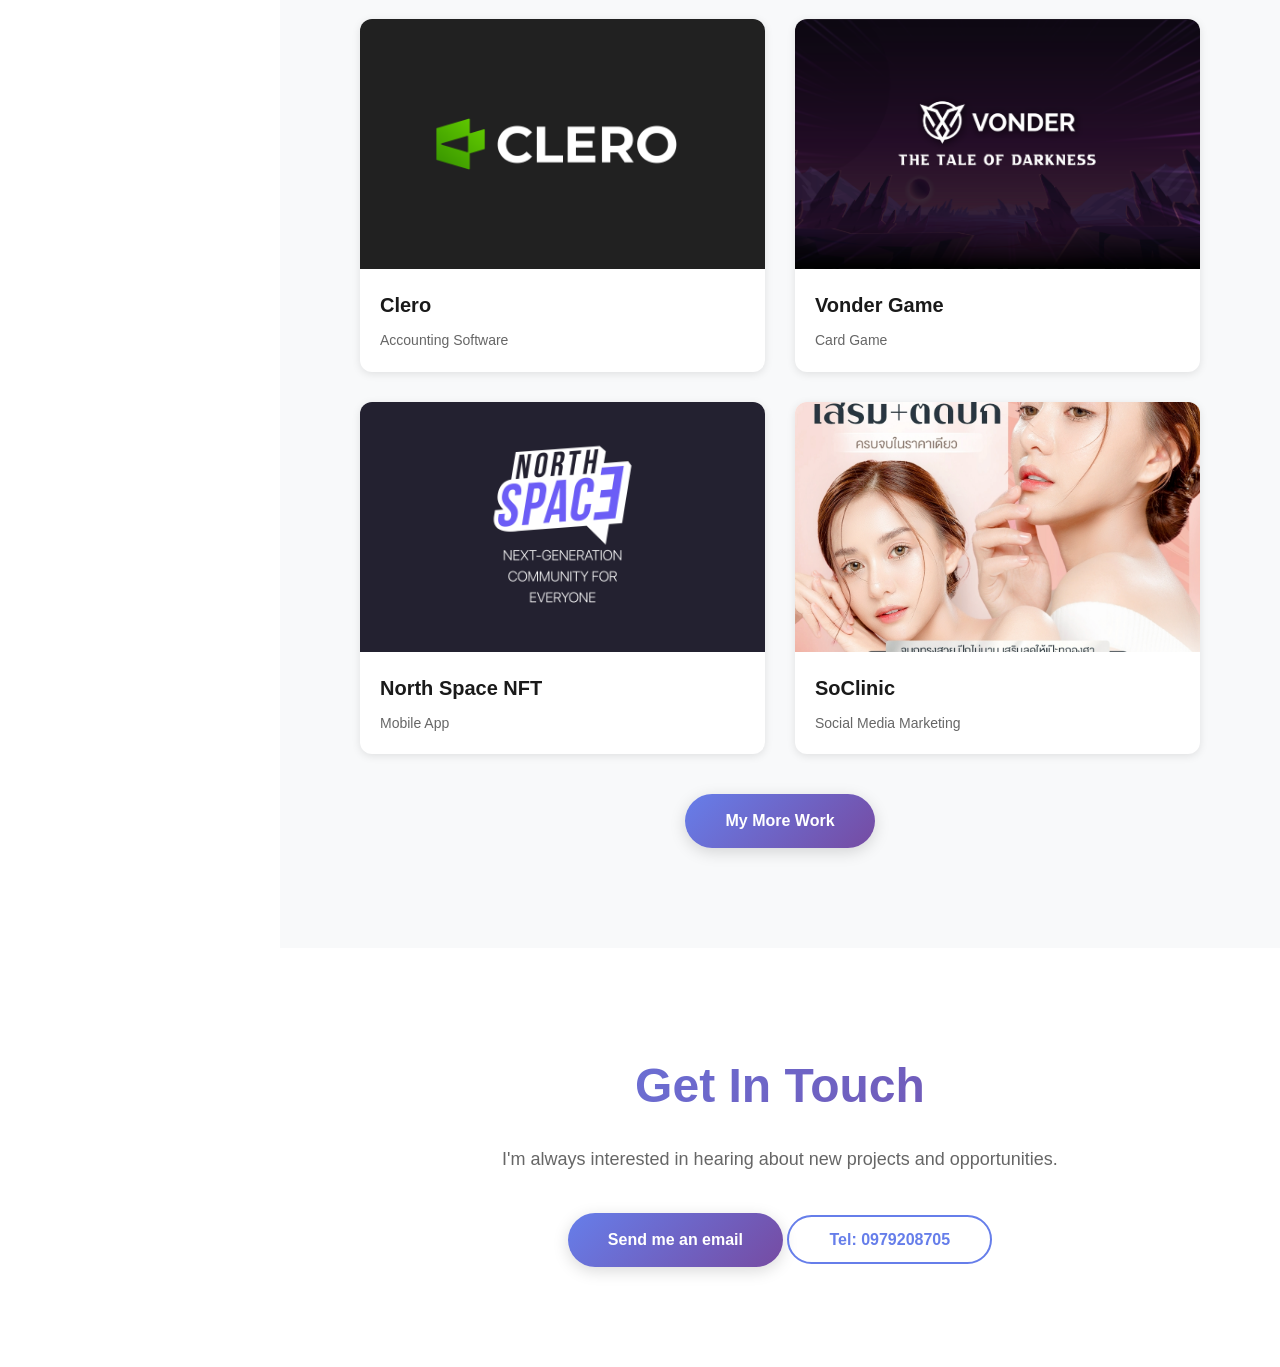
==== commit 6d58a42c: "Update index.html" ====
--- a/index.html
+++ b/index.html
@@ -1,10 +1,11 @@
+<!-- force deploy -->
 <!DOCTYPE html>
 <html lang="en">
 <head>
   <meta charset="UTF-8">
   <meta name="viewport" content="width=device-width, initial-scale=1.0">
   <meta name="description" content="UX/UI Designer Portfolio by Patipan Phosung">
-  <title>Portfolio - Modern Creative</title>
+  <title>Patipan Phosung - Resume</title>
   <link rel="stylesheet" href="style.css">
   <link rel="stylesheet" href="https://cdnjs.cloudflare.com/ajax/libs/font-awesome/6.4.0/css/all.min.css">
   <link rel="preconnect" href="https://fonts.googleapis.com">
@@ -41,7 +42,7 @@
     <!-- Hero Section -->
     <section id="home" class="hero">
       <div class="hero-content">
-        <img src="images/profile.jpg" alt="Profile Picture" class="profile-pic">
+        <img src="images/MyPicture.png" alt="Profile Picture" class="profile-pic">
         <h1 class="hero-title">UX/UI Designer &<br>Graphic Designer</h1>
         <p class="hero-subtitle">Designing digital experiences that people love to use</p>
         <a href="#work" class="cta-button">View My Work</a>
@@ -240,4 +241,4 @@
 
   <script src="script.js"></script>
 </body>
-</html>+</html>
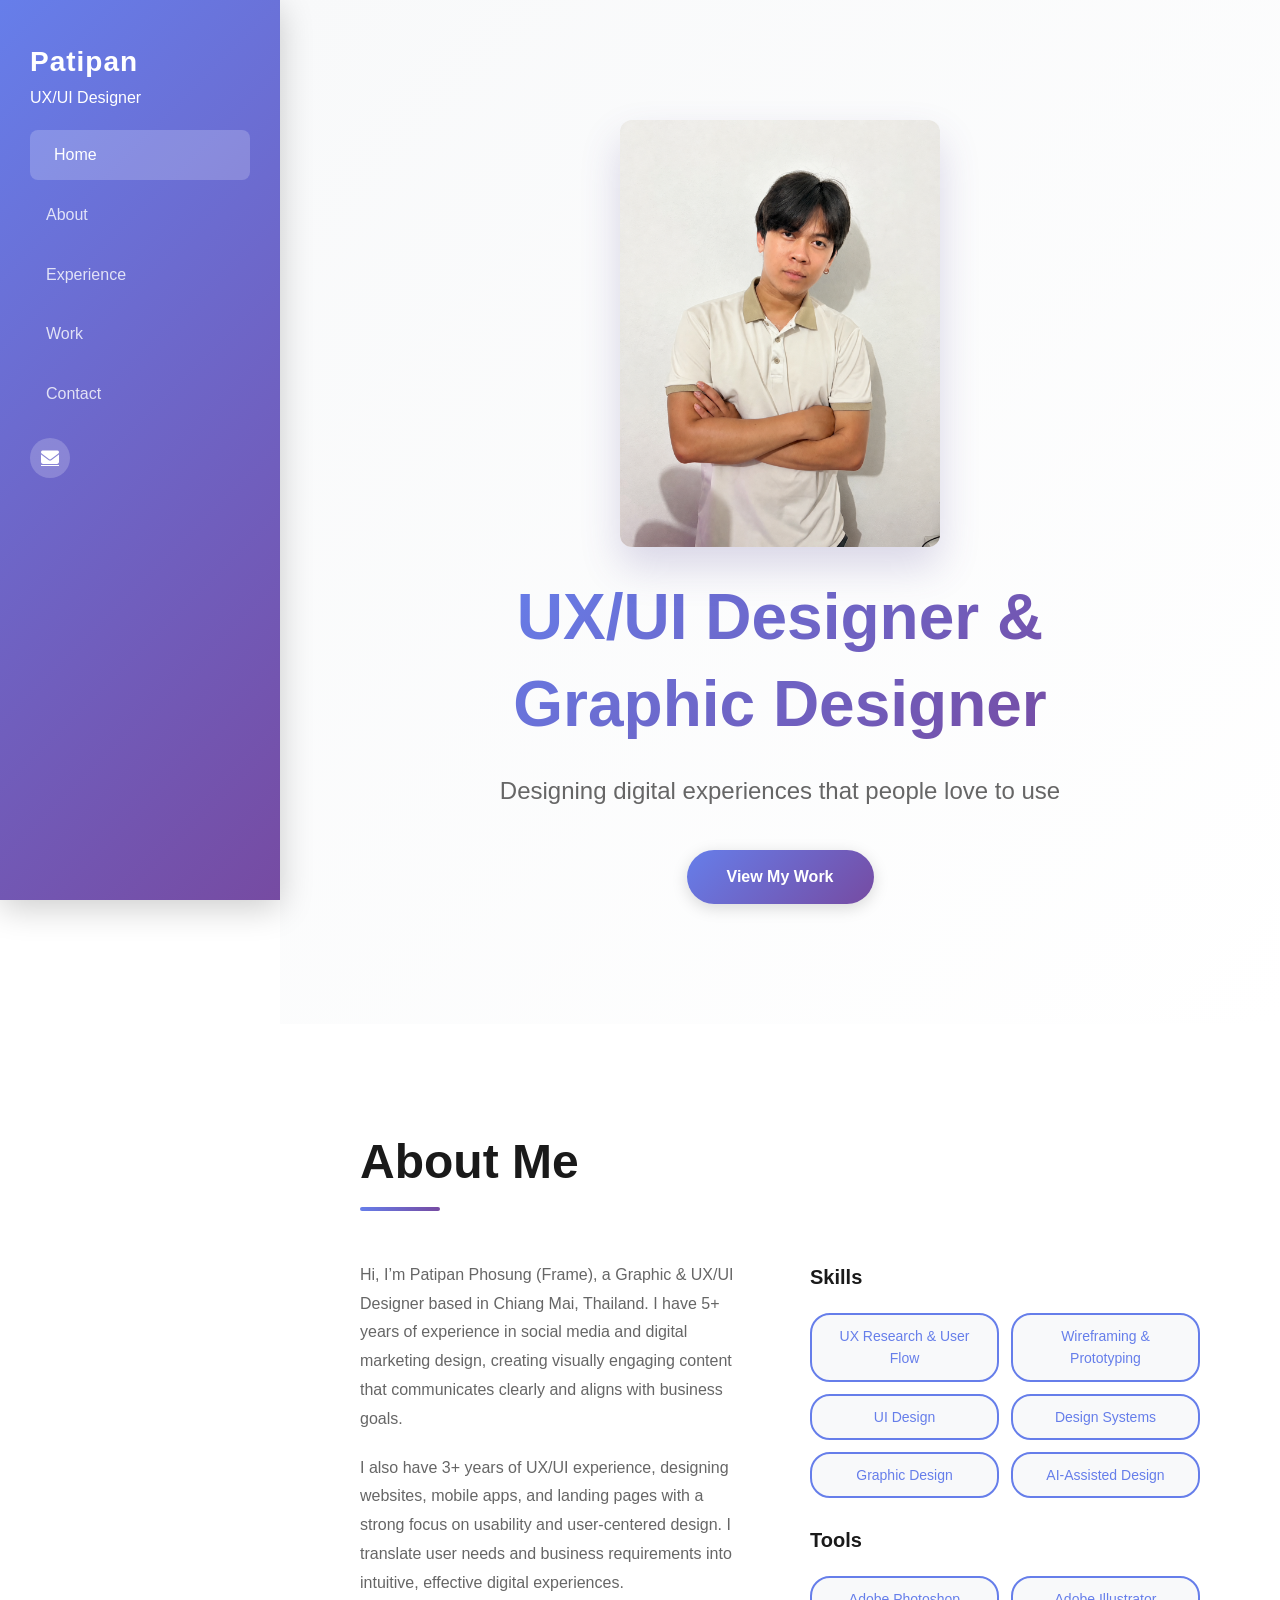
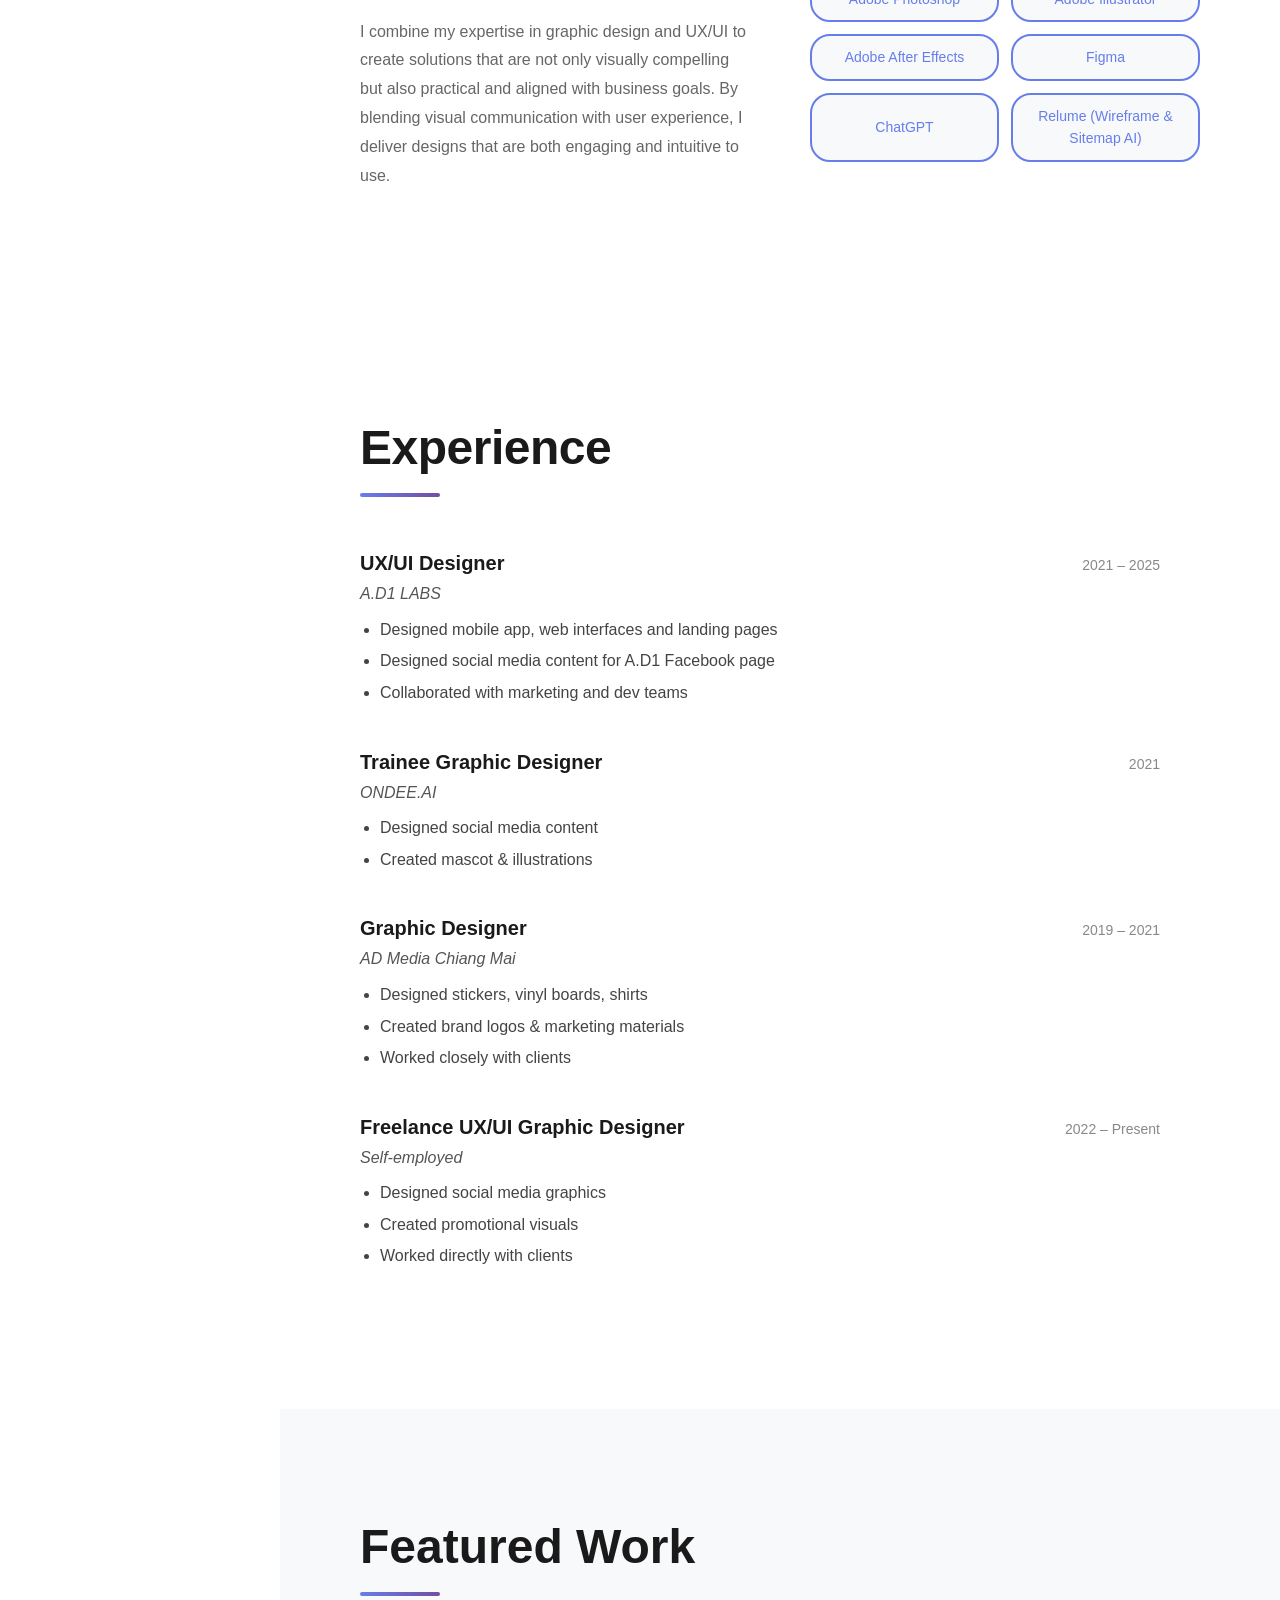
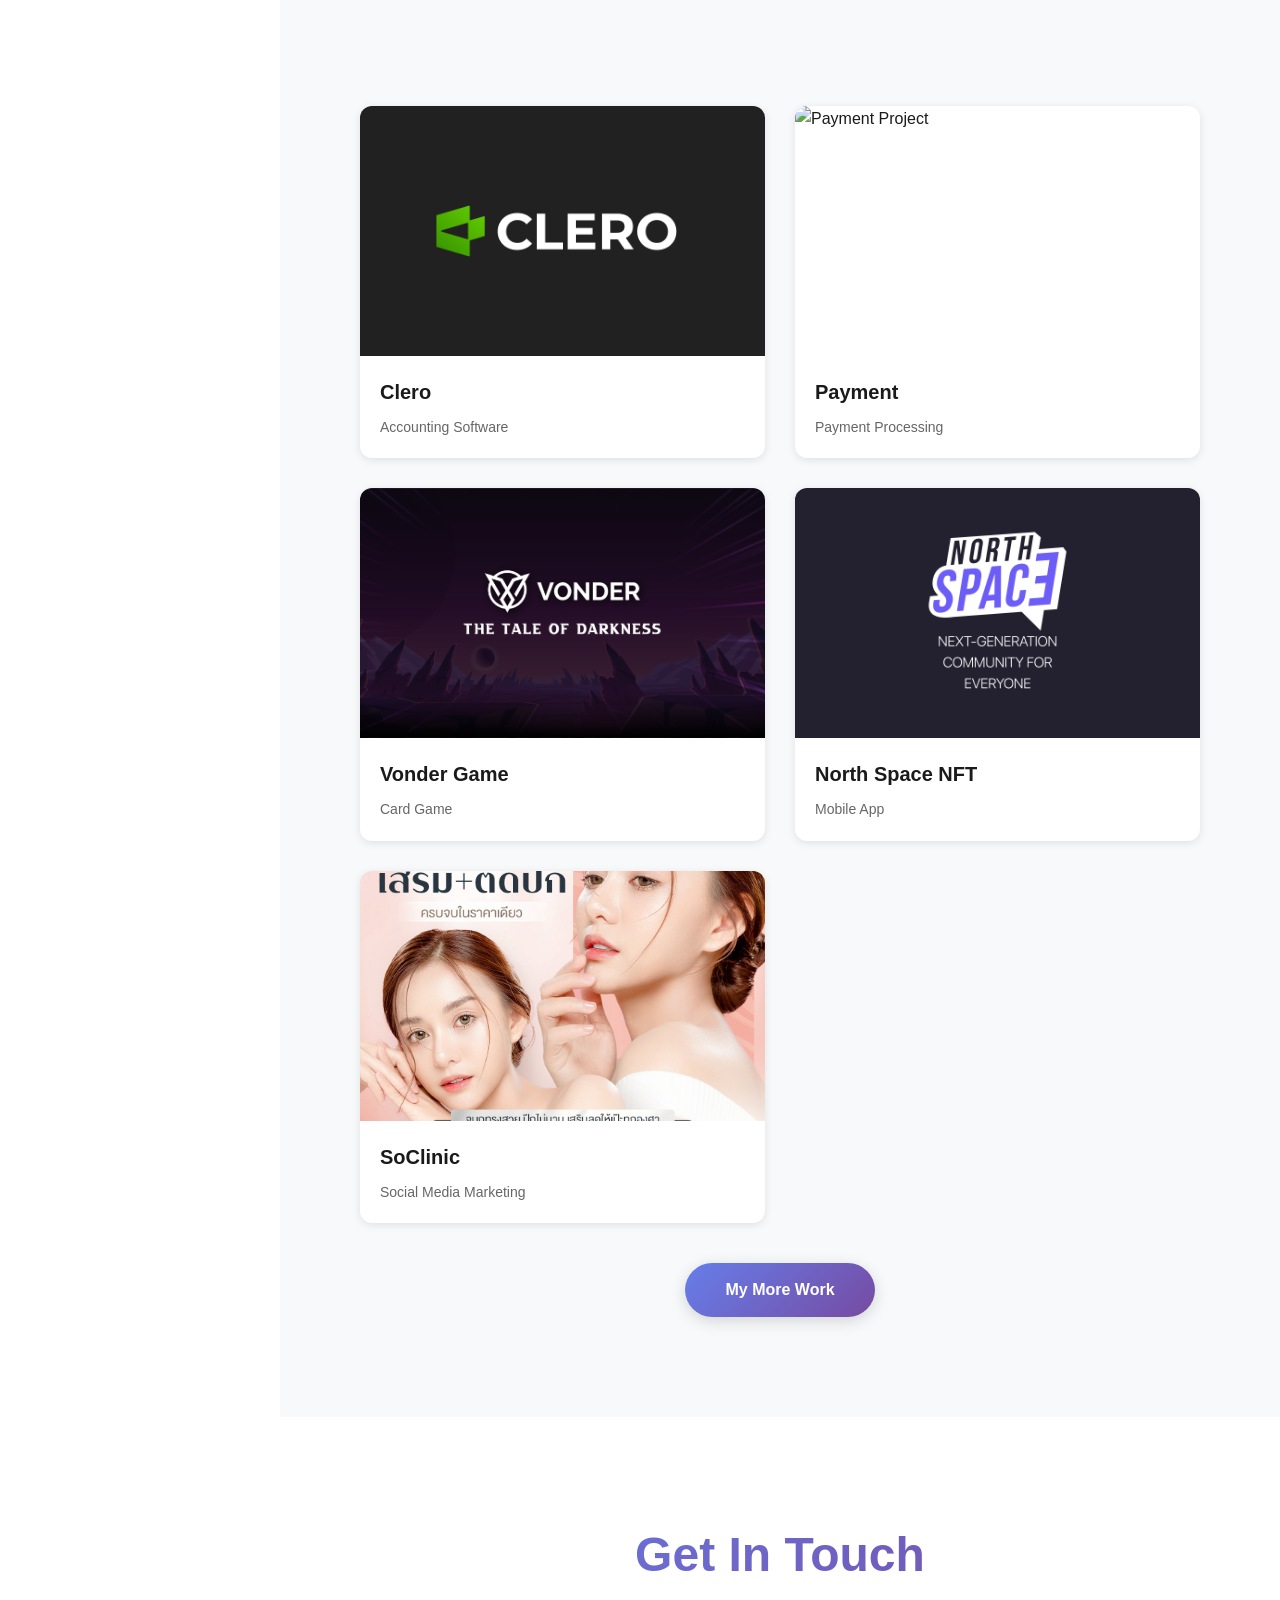
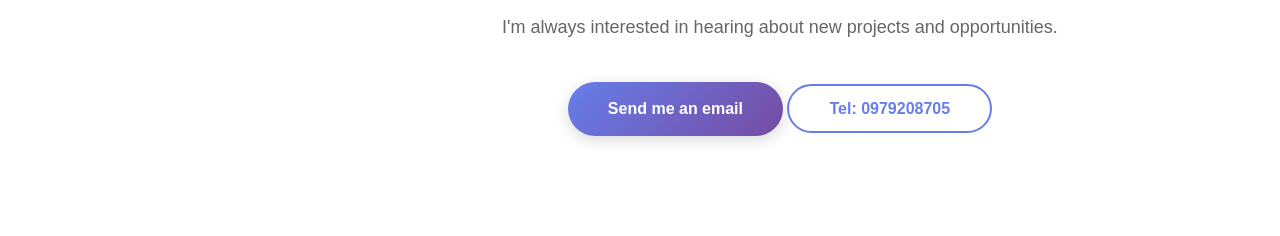
==== commit 4239d0d3: "Update index.html" ====
--- a/index.html
+++ b/index.html
@@ -56,21 +56,21 @@
         <div class="about-content">
           <div class="about-text">
             <p>
-              Hi, I’m Patipan Phosung(Frame), a UX/UI Designer from Chiang Mai, Thailand.
-              I design clean, user-focused digital experiences that combine usability with modern visual design.
+              Hi, I’m Patipan Phosung (Frame), a Graphic & UX/UI Designer based in Chiang Mai, Thailand.
+              I have 5+ years of experience in social media and digital marketing design,
+              creating visually engaging content that communicates clearly and aligns with business goals.
             </p>
               <p>
-              UX/UI Designer with 3+ years of experience
-              <br>in digital product and marketing design.
-              <br>Experienced in designing user-centered interfaces,
-              <br>landing pages, and mobile applications.
-              <br>Skilled in translating business requirements
-              <br>into intuitive user experiences.
-            </p>
-            <p>
-              My approach focuses on understanding user needs and translating them into intuitive, engaging digital 
-              products. I combine creativity with technical expertise to deliver projects that make an impact.
-            </p>
+              I also have 3+ years of UX/UI experience, designing websites, mobile apps, and landing pages
+              with a strong focus on usability and user-centered design.
+              I translate user needs and business requirements into intuitive, effective digital experiences.
+              </p>
+              <p>
+                I combine my expertise in graphic design and UX/UI to create solutions
+                that are not only visually compelling but also practical and aligned with business goals.
+                By blending visual communication with user experience, I deliver designs that are both engaging
+                and intuitive to use.
+              </p>
           </div>
           <div class="skills">
             <h3>Skills</h3>
@@ -80,7 +80,17 @@
               <span class="skill-tag">UI Design</span>
               <span class="skill-tag">Design Systems</span>
               <span class="skill-tag">Graphic Design</span>
-              <span class="skill-tag">Video Editing</span>
+              <span class="skill-tag">AI-Assisted Design</span>
+            </div>
+            <br>
+            <h3>Tools</h3>
+            <div class="skills-grid">
+              <span class="skill-tag">Adobe Photoshop</span>
+              <span class="skill-tag">Adobe Illustrator</span>
+              <span class="skill-tag">Adobe After Effects</span>
+              <span class="skill-tag">Figma</span>
+              <span class="skill-tag">ChatGPT</span>
+              <span class="skill-tag">Relume (Wireframe & Sitemap AI)</span>
             </div>
           </div>
         </div>
@@ -155,11 +165,12 @@
   </div>
 </section>
 
-    <!-- Work Section -->
+   <!-- Work Section -->
     <section id="work" class="work">
       <div class="container">
         <h2>Featured Work</h2>
         <div class="work-grid">
+
           <!-- Work Item 1 -->
           <div class="work-item">
             <div class="work-image">
@@ -177,6 +188,20 @@
           <!-- Work Item 2 -->
           <div class="work-item">
             <div class="work-image">
+              <img src="images/Payment/Flow.png" alt="Payment Project">
+              <div class="work-overlay">
+                <a href="Payment.html" class="view-link">View Project</a>
+              </div>
+            </div>
+            <div class="work-info">
+              <h3>Payment</h3>
+              <p>Payment Processing</p>
+            </div>
+          </div>
+
+          <!-- Work Item 3 -->
+          <div class="work-item">
+            <div class="work-image">
               <img src="images/Vonder-Game/Cover.png" alt="Vonder Game Project">
               <div class="work-overlay">
                 <a href="Vonder.html" class="view-link">View Project</a>
@@ -188,7 +213,7 @@
             </div>
           </div>
 
-          <!-- Work Item 3 -->
+          <!-- Work Item 4 -->
           <div class="work-item">
             <div class="work-image">
               <img src="images/NorthSpaceNFT/Cover.png" alt="North Space NFT Project">
@@ -202,7 +227,7 @@
             </div>
           </div>
 
-          <!-- Work Item 4 -->
+          <!-- Work Item 5 -->
           <div class="work-item">
             <div class="work-image">
               <img src="images/SoClinic/LINE_NOTE_251011_18.jpg" alt="SoClinic Project">
@@ -215,6 +240,7 @@
               <p>Social Media Marketing</p>
             </div>
           </div>
+
         </div>
         <div class="more-work">
           <a href="https://drive.google.com/drive/folders/1PaDZRQ1ZjscC3CEWuXMeNJkdD3eWn20S?usp=drive_link"
